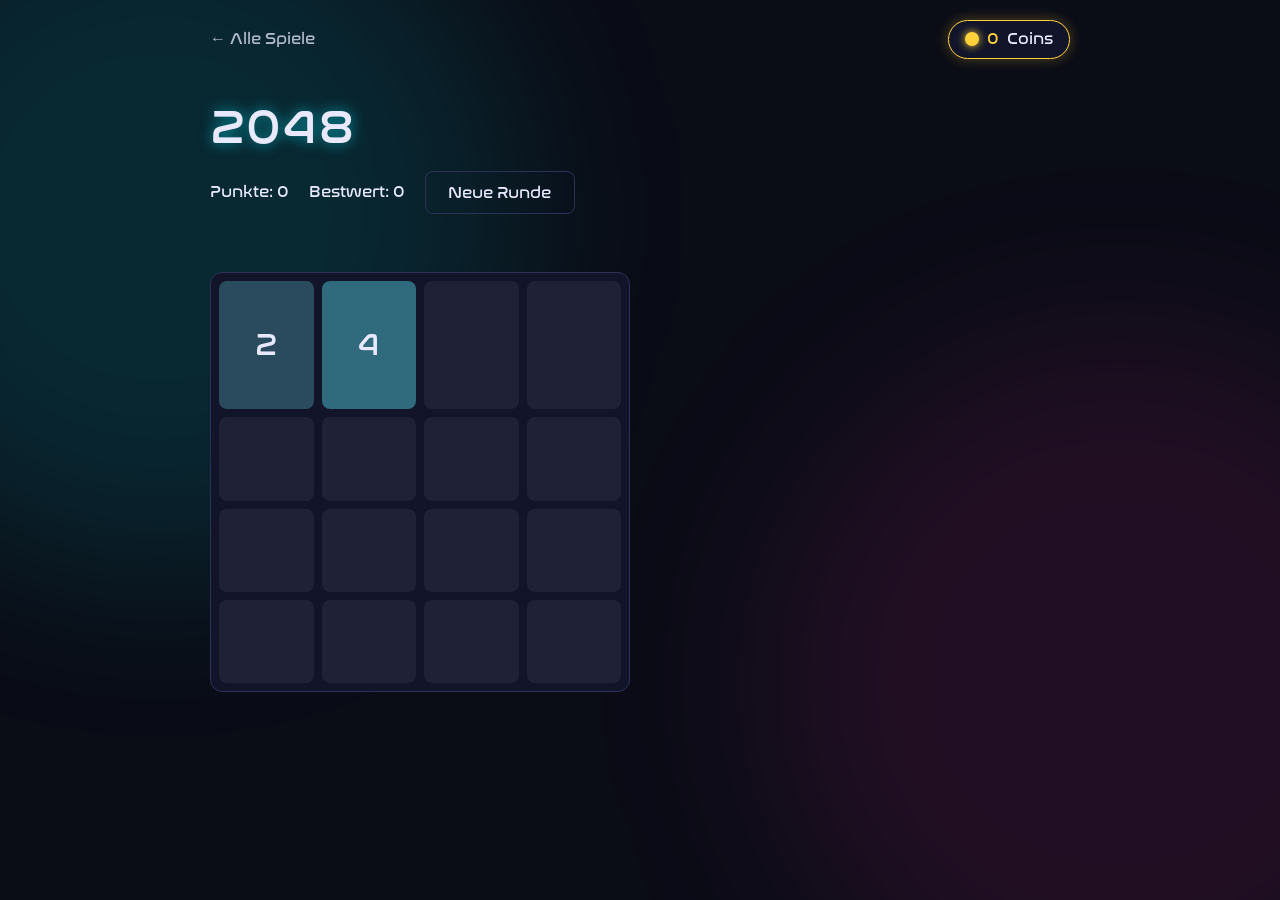
==== spiele/2048.html @ dfcca5c0 "Startseite, Coins und die Spiele Memory, 2048 und Snake Co-Authored-By: Claude Sonnet 5.5 <noreply@a" ====
<!DOCTYPE html>
<html lang="de">
<head>
  <meta charset="UTF-8">
  <meta name="viewport" content="width=device-width, initial-scale=1.0">
  <title>2048 – Rezepte-Spiele</title>
  <link rel="icon" type="image/svg+xml" href="../favicon.svg">
  <link rel="stylesheet" href="../style.css">
</head>
<body>
  <div class="seite">
    <header class="kopf">
      <a class="zurueck" href="../index.html">← Alle Spiele</a>
      <div class="coins"><span class="coin-symbol"></span><strong data-coins>0</strong> Coins</div>
    </header>

    <h1>2048</h1>
    <div class="statuszeile">
      <span>Punkte: <strong id="punkte">0</strong></span>
      <span>Bestwert: <strong id="best">0</strong></span>
      <button type="button" class="button leise" id="neu">Neue Runde</button>
    </div>
    <p class="meldung" id="meldung" role="status"></p>
    <div class="feld-2048 spielfeld" id="feld" aria-label="Spielfeld"></div>
  </div>

  <script src="../coins.js"></script>
  <script src="2048.js"></script>
</body>
</html>
---- style.css ----
@font-face {
  font-family: "Nasalization";
  src: url("schriften/typodermic/nasalization.otf") format("opentype");
  font-weight: 100 900;
  font-display: swap;
}

:root {
  --bg: #0a0c16;
  --text: #E8E9FF;
  --karte-bg: #12152a;
  --linie: #2c3157;
  --akzent: #00f0ff;
  --akzent-rgb: 0, 240, 255;
  --pink: #ff2ea6;
  --font: "Nasalization", sans-serif;
}

* {
  box-sizing: border-box;
}

body {
  margin: 0;
  background: var(--bg);
  color: var(--text);
  font-family: var(--font);
  line-height: 1.5;
}

body::before {
  content: "";
  position: fixed;
  top: -15%;
  left: -15%;
  width: 55vmax;
  height: 55vmax;
  border-radius: 50%;
  background: rgba(var(--akzent-rgb), 0.12);
  filter: blur(90px);
  z-index: -1;
  pointer-events: none;
}

body::after {
  content: "";
  position: fixed;
  bottom: -15%;
  right: -15%;
  width: 55vmax;
  height: 55vmax;
  border-radius: 50%;
  background: rgba(255, 46, 166, 0.1);
  filter: blur(90px);
  z-index: -1;
  pointer-events: none;
}

a {
  color: var(--text);
}

a:focus-visible,
button:focus-visible {
  outline: 2px solid var(--text);
  outline-offset: 2px;
}

.seite {
  max-width: 900px;
  margin: 0 auto;
  padding: 1.25rem 1.25rem 3rem;
}

.kopf {
  display: flex;
  align-items: center;
  justify-content: space-between;
  gap: 1rem;
  margin-bottom: 2rem;
}

.zurueck {
  text-decoration: none;
  opacity: 0.75;
}

.zurueck:hover {
  opacity: 1;
}

.coins {
  display: inline-flex;
  align-items: center;
  gap: 0.5rem;
  padding: 0.4rem 1rem;
  background: var(--karte-bg);
  border: 1px solid #ffd23d;
  border-radius: 999px;
  box-shadow: 0 0 14px rgba(255, 210, 61, 0.3);
}

.coins strong {
  color: #ffd23d;
}

.coin-symbol {
  width: 14px;
  height: 14px;
  border-radius: 50%;
  background: #ffd23d;
  box-shadow: 0 0 8px #ffd23d;
}

h1 {
  margin: 0 0 0.5rem;
  font-size: clamp(1.9rem, 6vw, 3rem);
  font-weight: 600;
  text-transform: uppercase;
  letter-spacing: 0.04em;
  text-shadow: 0 0 14px rgba(var(--akzent-rgb), 0.55);
}

.untertitel {
  margin: 0 0 2rem;
  opacity: 0.75;
}

.spiele-grid {
  display: grid;
  grid-template-columns: repeat(auto-fill, minmax(240px, 1fr));
  gap: 1.5rem;
}

.karte {
  display: flex;
  flex-direction: column;
  gap: 0.5rem;
  padding: 1.5rem;
  background: var(--karte-bg);
  border: 1px solid var(--linie);
  border-radius: 10px;
  transition: transform 0.15s ease, box-shadow 0.15s ease, border-color 0.15s ease;
}

.karte:hover {
  transform: translateY(-3px);
  border-color: var(--akzent);
  box-shadow: 0 0 22px rgba(var(--akzent-rgb), 0.25);
}

.karte h2 {
  margin: 0;
  font-size: 1.3rem;
  font-weight: 600;
}

.karte p {
  margin: 0;
  opacity: 0.8;
}

.karte .belohnung {
  margin-top: auto;
  font-size: 0.9rem;
  color: #ffd23d;
}

.button {
  display: inline-block;
  padding: 0.7rem 1.4rem;
  font-family: var(--font);
  font-size: 1rem;
  text-align: center;
  text-decoration: none;
  color: var(--bg);
  background: var(--akzent);
  border: 0;
  border-radius: 8px;
  cursor: pointer;
  box-shadow: 0 0 14px rgba(var(--akzent-rgb), 0.45);
}

.button:hover {
  filter: brightness(1.1);
}

.button.leise {
  color: var(--text);
  background: transparent;
  border: 1px solid var(--linie);
  box-shadow: none;
}

.hinweis {
  margin-top: 2.5rem;
  font-size: 0.9rem;
  opacity: 0.6;
}

/* Spielseiten */

.statuszeile {
  display: flex;
  flex-wrap: wrap;
  align-items: center;
  gap: 1.25rem;
  margin-bottom: 1rem;
}

.meldung {
  min-height: 1.6rem;
  margin: 0.75rem 0 1rem;
  color: #ffd23d;
}

.spielfeld {
  touch-action: none;
  user-select: none;
  -webkit-user-select: none;
}

.memory-feld {
  display: grid;
  grid-template-columns: repeat(4, 1fr);
  gap: 0.6rem;
  width: min(92vw, 420px);
}

.memory-karte {
  aspect-ratio: 1;
  font-size: clamp(1.6rem, 9vw, 2.6rem);
  color: var(--text);
  background: var(--karte-bg);
  border: 1px solid var(--linie);
  border-radius: 12px;
  cursor: pointer;
  transition: transform 0.15s ease, border-color 0.15s ease;
}

.memory-karte:hover {
  border-color: var(--akzent);
}

.memory-karte.offen {
  border-color: var(--akzent);
  box-shadow: 0 0 12px rgba(var(--akzent-rgb), 0.4);
}

.memory-karte.gefunden {
  border-color: #5dff8a;
  background: rgba(93, 255, 138, 0.12);
  cursor: default;
}

.feld-2048 {
  display: grid;
  grid-template-columns: repeat(4, 1fr);
  gap: 0.5rem;
  width: min(92vw, 420px);
  aspect-ratio: 1;
  padding: 0.5rem;
  background: var(--karte-bg);
  border: 1px solid var(--linie);
  border-radius: 12px;
}

.kachel {
  display: flex;
  align-items: center;
  justify-content: center;
  border-radius: 8px;
  font-weight: 700;
  font-size: clamp(1.1rem, 6vw, 1.9rem);
  background: rgba(232, 233, 255, 0.06);
}

.snake-leinwand {
  display: block;
  width: min(92vw, 400px);
  aspect-ratio: 1;
  background: #0d1220;
  border: 1px solid var(--linie);
  border-radius: 12px;
}

.steuerkreuz {
  display: grid;
  grid-template-columns: repeat(3, 64px);
  grid-template-rows: repeat(2, 64px);
  gap: 0.5rem;
  margin: 1.25rem 0 0;
}

.steuerkreuz button {
  font-size: 1.5rem;
  color: var(--text);
  background: var(--karte-bg);
  border: 1px solid var(--linie);
  border-radius: 12px;
  cursor: pointer;
}

.steuerkreuz button:active {
  border-color: var(--akzent);
}

.steuerkreuz .oben { grid-column: 2; grid-row: 1; }
.steuerkreuz .links { grid-column: 1; grid-row: 2; }
.steuerkreuz .unten { grid-column: 2; grid-row: 2; }
.steuerkreuz .rechts { grid-column: 3; grid-row: 2; }
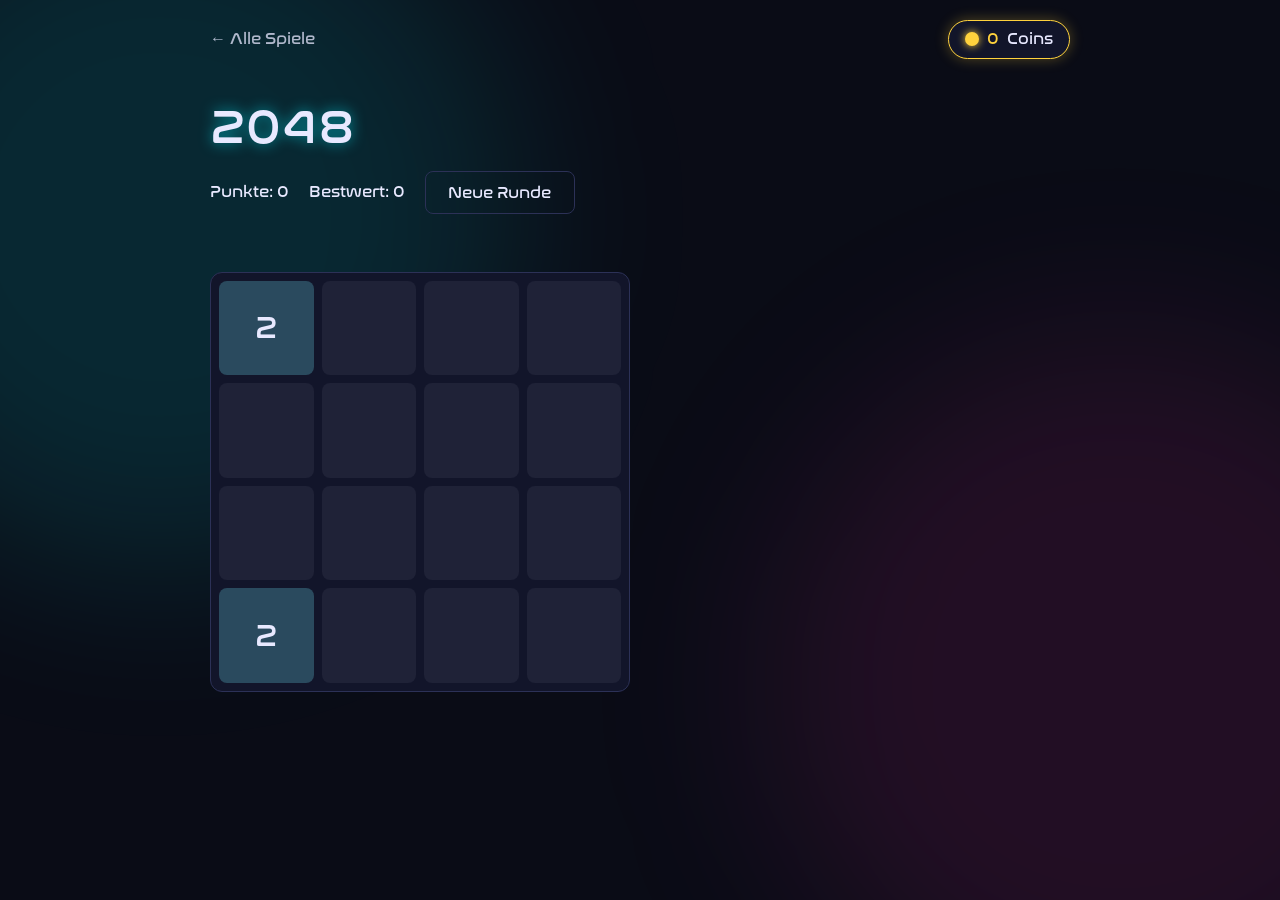
==== commit 38f55b45: "Besucherstatistik mit GoatCounter, Hinweis zum Datenschutz Co-Authored-By: Claude Sonnet 5.5 <norepl" ====
--- a/spiele/2048.html
+++ b/spiele/2048.html
@@ -25,6 +25,7 @@
   </div>
 
   <script src="../coins.js"></script>
+  <script src="../stats.js"></script>
   <script src="2048.js"></script>
 </body>
 </html>
--- a/style.css
+++ b/style.css
@@ -222,9 +222,9 @@
 
 .memory-feld {
   display: grid;
-  grid-template-columns: repeat(4, 1fr);
+  grid-template-columns: repeat(4, minmax(0, 1fr));
   gap: 0.6rem;
-  width: min(92vw, 420px);
+  width: min(100%, 420px);
 }
 
 .memory-karte {
@@ -255,9 +255,10 @@
 
 .feld-2048 {
   display: grid;
-  grid-template-columns: repeat(4, 1fr);
+  grid-template-columns: repeat(4, minmax(0, 1fr));
+  grid-template-rows: repeat(4, minmax(0, 1fr));
   gap: 0.5rem;
-  width: min(92vw, 420px);
+  width: min(100%, 420px);
   aspect-ratio: 1;
   padding: 0.5rem;
   background: var(--karte-bg);
@@ -277,7 +278,7 @@
 
 .snake-leinwand {
   display: block;
-  width: min(92vw, 400px);
+  width: min(100%, 400px);
   aspect-ratio: 1;
   background: #0d1220;
   border: 1px solid var(--linie);
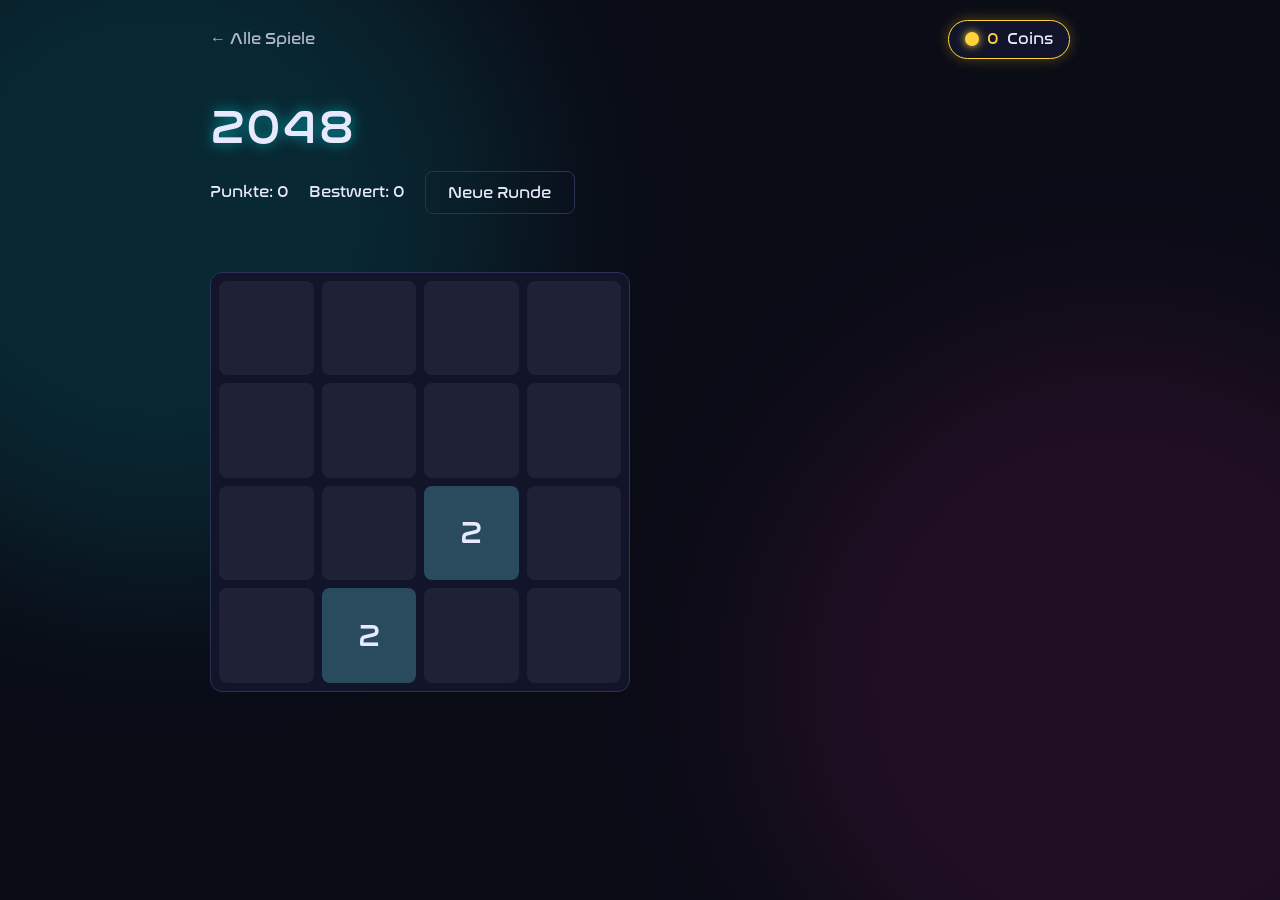
==== commit 9e5413f6: "Logo auf der Startseite und Vorschaubild für geteilte Links Co-Authored-By: Claude Sonnet 5.5 <norep" ====
--- a/spiele/2048.html
+++ b/spiele/2048.html
@@ -4,6 +4,17 @@
   <meta charset="UTF-8">
   <meta name="viewport" content="width=device-width, initial-scale=1.0">
   <title>2048 – Rezepte-Spiele</title>
+  <meta property="og:type" content="website">
+  <meta property="og:locale" content="de_DE">
+  <meta property="og:site_name" content="Rezepte-Spiele">
+  <meta property="og:title" content="2048 – Rezepte-Spiele">
+  <meta property="og:description" content="2048: Kacheln zusammenschieben und Coins sammeln.">
+  <meta property="og:url" content="https://redcommand99779.github.io/rezeptegames/spiele/2048.html">
+  <meta property="og:image" content="https://redcommand99779.github.io/rezeptegames/bilder/vorschau.jpg">
+  <meta property="og:image:width" content="1200">
+  <meta property="og:image:height" content="630">
+  <meta property="og:image:alt" content="Koch &amp; Back Mini Games">
+  <meta name="twitter:card" content="summary_large_image">
   <link rel="icon" type="image/svg+xml" href="../favicon.svg">
   <link rel="stylesheet" href="../style.css">
 </head>
--- a/style.css
+++ b/style.css
@@ -110,6 +110,15 @@
   border-radius: 50%;
   background: #ffd23d;
   box-shadow: 0 0 8px #ffd23d;
+}
+
+.logo {
+  display: block;
+  width: min(100%, 560px);
+  height: auto;
+  margin: 0 0 1.5rem;
+  border: 1px solid var(--linie);
+  border-radius: 10px;
 }
 
 h1 {
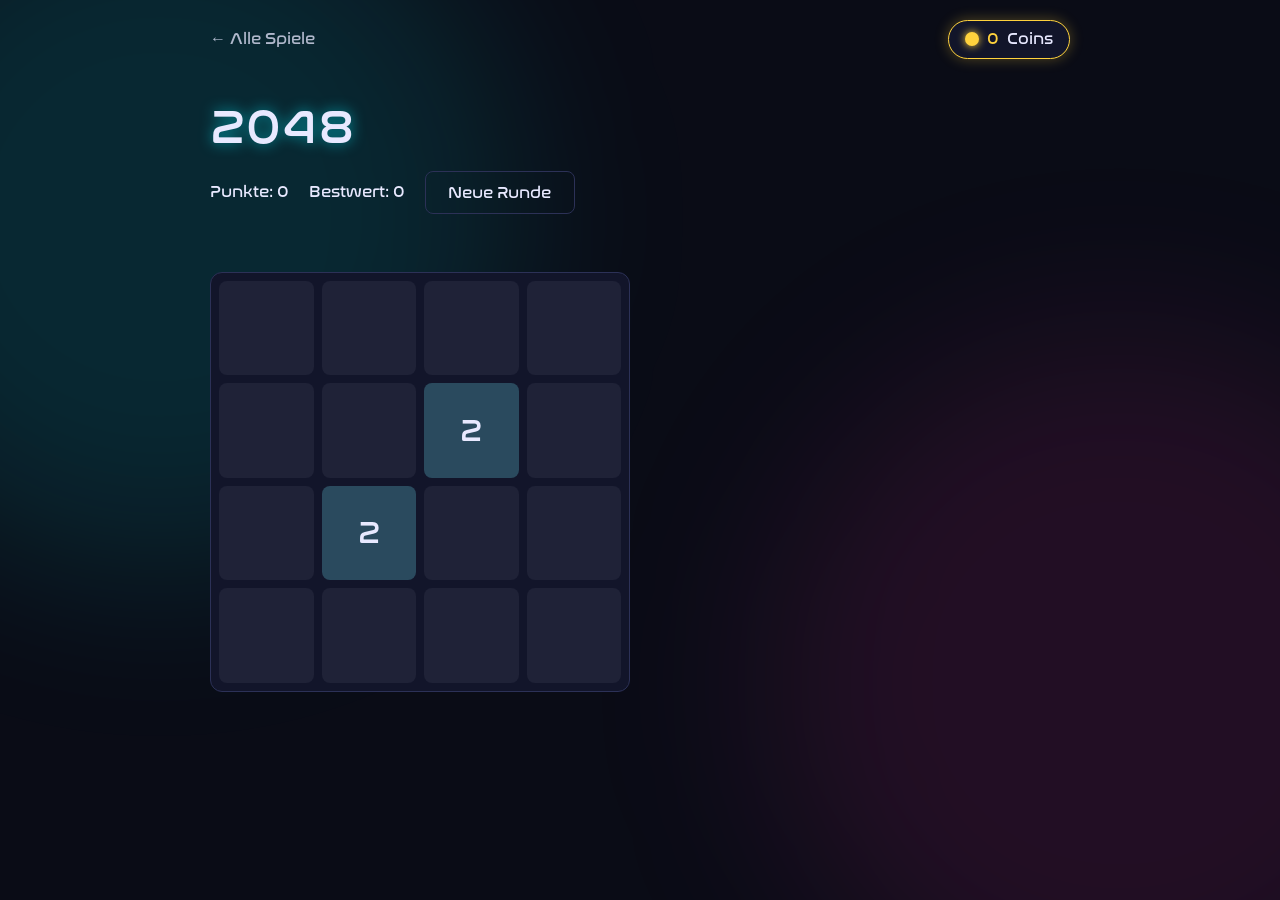
==== commit b590bace: "Logo als Hintergrund der Startseite, Favicon aus dem Logo Co-Authored-By: Claude Sonnet 5.5 <noreply" ====
--- a/spiele/2048.html
+++ b/spiele/2048.html
@@ -15,7 +15,8 @@
   <meta property="og:image:height" content="630">
   <meta property="og:image:alt" content="Koch &amp; Back Mini Games">
   <meta name="twitter:card" content="summary_large_image">
-  <link rel="icon" type="image/svg+xml" href="../favicon.svg">
+  <link rel="icon" type="image/png" href="../favicon.png">
+  <link rel="apple-touch-icon" href="../apple-touch-icon.png">
   <link rel="stylesheet" href="../style.css">
 </head>
 <body>
--- a/style.css
+++ b/style.css
@@ -110,15 +110,6 @@
   border-radius: 50%;
   background: #ffd23d;
   box-shadow: 0 0 8px #ffd23d;
-}
-
-.logo {
-  display: block;
-  width: min(100%, 560px);
-  height: auto;
-  margin: 0 0 1.5rem;
-  border: 1px solid var(--linie);
-  border-radius: 10px;
 }
 
 h1 {
@@ -319,3 +310,16 @@
 .steuerkreuz .links { grid-column: 1; grid-row: 2; }
 .steuerkreuz .unten { grid-column: 2; grid-row: 2; }
 .steuerkreuz .rechts { grid-column: 3; grid-row: 2; }
+
+/* Startseite: das Logo als abgedunkelter Hintergrund, nach unten in die Seitenfarbe ausgeblendet */
+body.startseite {
+  background:
+    linear-gradient(to bottom, rgba(10, 12, 22, 0.45) 0%, rgba(10, 12, 22, 0.8) 55%, var(--bg) 100%) top center / 100% 66.7vw no-repeat,
+    url("bilder/hintergrund.jpg") top center / 100% auto no-repeat,
+    var(--bg);
+}
+
+body.startseite .untertitel,
+body.startseite .hinweis {
+  text-shadow: 0 1px 8px var(--bg), 0 0 4px var(--bg);
+}
